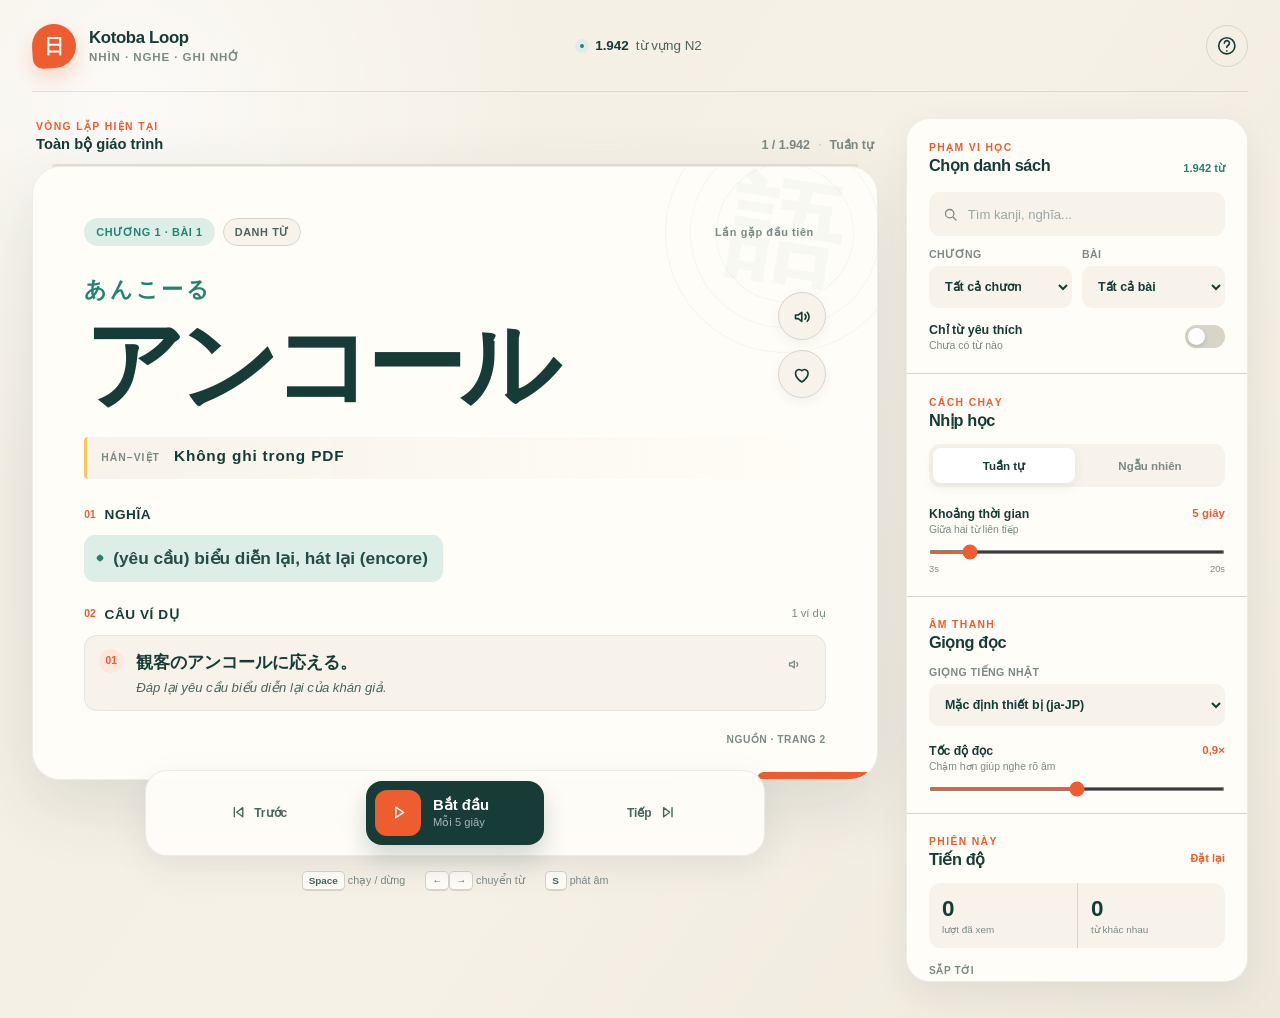
==== app/index.html @ 247aa778 "Deploy Kotoba Loop to GitHub Pages" ====
<!doctype html>
<html lang="vi">
  <head>
    <meta charset="UTF-8" />
    <meta name="viewport" content="width=device-width, initial-scale=1.0" />
    <meta
      name="description"
      content="Kotoba Loop - học từ vựng tiếng Nhật N2 bằng cách nhìn và nghe lặp lại."
    />
    <meta name="theme-color" content="#f4efe4" />
    <meta name="apple-mobile-web-app-capable" content="yes" />
    <meta name="apple-mobile-web-app-status-bar-style" content="default" />
    <meta name="apple-mobile-web-app-title" content="Kotoba Loop" />
    <title>Kotoba Loop · Học từ vựng N2</title>
    <link rel="icon" href="./icon.svg" type="image/svg+xml" />
    <link rel="apple-touch-icon" href="./icon-192.png" />
    <link rel="manifest" href="./manifest.webmanifest" />
    <link rel="stylesheet" href="./styles.css" />
  </head>
  <body>
    <a class="skip-link" href="#wordCard">Đi tới thẻ từ vựng</a>

    <div class="app-shell" id="appShell">
      <header class="topbar">
        <a class="brand" href="./" aria-label="Kotoba Loop - trang chính">
          <span class="brand-mark" aria-hidden="true">
            <span>日</span>
          </span>
          <span class="brand-copy">
            <strong>Kotoba Loop</strong>
            <small>Nhìn · nghe · ghi nhớ</small>
          </span>
        </a>

        <div class="topbar-summary" aria-label="Thông tin bộ từ">
          <span class="summary-dot" aria-hidden="true"></span>
          <strong id="datasetCount">1.942</strong>
          <span>từ vựng N2</span>
        </div>

        <div class="topbar-actions">
          <button
            class="icon-button topbar-button"
            id="helpButton"
            type="button"
            aria-label="Xem phím tắt"
            title="Phím tắt"
          >
            <svg aria-hidden="true" viewBox="0 0 24 24">
              <path d="M9.3 9a2.8 2.8 0 1 1 4.3 2.4c-1 .6-1.6 1.1-1.6 2.3" />
              <path d="M12 17.7h.01" />
              <circle cx="12" cy="12" r="9" />
            </svg>
          </button>
          <button
            class="icon-button topbar-button panel-toggle"
            id="panelToggle"
            type="button"
            aria-controls="controlPanel"
            aria-expanded="false"
            aria-label="Mở bộ điều khiển"
          >
            <svg aria-hidden="true" viewBox="0 0 24 24">
              <path d="M4 7h10M18 7h2M4 17h2M10 17h10M14 4v6M10 14v6" />
            </svg>
          </button>
        </div>
      </header>

      <main class="main-layout">
        <section class="study-stage" aria-label="Thẻ học từ vựng">
          <div class="session-strip">
            <div class="session-context">
              <span class="eyebrow">Vòng lặp hiện tại</span>
              <strong id="sessionContext">Toàn bộ giáo trình</strong>
            </div>
            <div class="session-position">
              <span id="positionText">1 / 1.942</span>
              <span class="position-separator" aria-hidden="true">·</span>
              <span id="orderText">Tuần tự</span>
            </div>
          </div>

          <div class="cycle-track" aria-hidden="true">
            <span id="cycleProgress"></span>
          </div>

          <article class="word-card" id="wordCard" tabindex="-1">
            <div class="word-card-pattern" aria-hidden="true">
              <span>語</span>
            </div>

            <div class="word-meta">
              <span class="meta-pill meta-pill-accent" id="chapterBadge">
                Chương 1 · Bài 1
              </span>
              <span class="meta-pill" id="partOfSpeechBadge">Danh từ</span>
              <span class="seen-pill" id="seenBadge">Lần gặp đầu tiên</span>
            </div>

            <div class="word-heading">
              <div class="word-title-block">
                <p class="hiragana" id="hiragana">あんこーる</p>
                <h1 class="term" id="term">アンコール</h1>
              </div>

              <div class="word-actions">
                <button
                  class="round-action"
                  id="speakButton"
                  type="button"
                  aria-label="Phát âm từ hiện tại"
                  title="Phát âm (S)"
                >
                  <svg aria-hidden="true" viewBox="0 0 24 24">
                    <path d="M5 10v4h3l4 3V7l-4 3H5Z" />
                    <path d="M15.5 9.3a4 4 0 0 1 0 5.4M18 7a7 7 0 0 1 0 10" />
                  </svg>
                </button>
                <button
                  class="round-action favorite-button"
                  id="favoriteButton"
                  type="button"
                  aria-label="Thêm từ hiện tại vào yêu thích"
                  aria-pressed="false"
                  title="Yêu thích (F)"
                >
                  <svg aria-hidden="true" viewBox="0 0 24 24">
                    <path d="M12 20s-7-4.3-7-10a4 4 0 0 1 7-2.5A4 4 0 0 1 19 10c0 5.7-7 10-7 10Z" />
                  </svg>
                </button>
              </div>
            </div>

            <div class="han-viet-row" id="hanVietRow">
              <span>Hán–Việt</span>
              <strong id="hanViet">—</strong>
            </div>

            <section class="meaning-section" aria-labelledby="meaningLabel">
              <div class="section-heading">
                <span class="section-number">01</span>
                <h2 id="meaningLabel">Nghĩa</h2>
              </div>
              <ul class="meaning-list" id="meaningList"></ul>
            </section>

            <section class="example-section" aria-labelledby="exampleLabel">
              <div class="section-heading">
                <span class="section-number">02</span>
                <h2 id="exampleLabel">Câu ví dụ</h2>
                <span class="section-count" id="exampleCount"></span>
              </div>
              <div class="example-list" id="exampleList"></div>
            </section>

            <p class="source-note" id="sourceNote">Nguồn · trang 2</p>
          </article>

          <nav class="player" aria-label="Điều khiển phát từ vựng">
            <button
              class="player-skip"
              id="previousButton"
              type="button"
              aria-label="Từ trước"
              title="Từ trước (←)"
            >
              <svg aria-hidden="true" viewBox="0 0 24 24">
                <path d="M7 6v12M18 6l-8 6 8 6V6Z" />
              </svg>
              <span>Trước</span>
            </button>

            <button
              class="play-button"
              id="playButton"
              type="button"
              aria-label="Bắt đầu vòng lặp"
              aria-pressed="false"
            >
              <span class="play-icon" aria-hidden="true">
                <svg class="icon-play" viewBox="0 0 24 24">
                  <path d="m9 6 9 6-9 6V6Z" />
                </svg>
                <svg class="icon-pause" viewBox="0 0 24 24">
                  <path d="M9 6v12M15 6v12" />
                </svg>
              </span>
              <span class="play-copy">
                <strong id="playLabel">Bắt đầu</strong>
                <small id="countdownLabel">Mỗi 5 giây</small>
              </span>
            </button>

            <button
              class="player-skip"
              id="nextButton"
              type="button"
              aria-label="Từ tiếp theo"
              title="Từ tiếp theo (→)"
            >
              <svg aria-hidden="true" viewBox="0 0 24 24">
                <path d="M17 6v12M6 6l8 6-8 6V6Z" />
              </svg>
              <span>Tiếp</span>
            </button>
          </nav>

          <div class="keyboard-hint" aria-hidden="true">
            <span><kbd>Space</kbd> chạy / dừng</span>
            <span><kbd>←</kbd><kbd>→</kbd> chuyển từ</span>
            <span><kbd>S</kbd> phát âm</span>
          </div>
        </section>

        <aside class="control-panel" id="controlPanel" aria-label="Bộ điều khiển">
          <div class="panel-mobile-header">
            <div>
              <span class="eyebrow">Tùy chỉnh</span>
              <h2>Bộ điều khiển</h2>
            </div>
            <button
              class="icon-button"
              id="panelClose"
              type="button"
              aria-label="Đóng bộ điều khiển"
            >
              <svg aria-hidden="true" viewBox="0 0 24 24">
                <path d="m6 6 12 12M18 6 6 18" />
              </svg>
            </button>
          </div>

          <section class="panel-section filter-section">
            <div class="panel-heading">
              <div>
                <span class="eyebrow">Phạm vi học</span>
                <h2>Chọn danh sách</h2>
              </div>
              <span class="result-count" id="resultCount">1.942 từ</span>
            </div>

            <label class="search-field">
              <svg aria-hidden="true" viewBox="0 0 24 24">
                <circle cx="11" cy="11" r="6" />
                <path d="m16 16 4 4" />
              </svg>
              <input
                id="searchInput"
                type="search"
                placeholder="Tìm kanji, nghĩa..."
                autocomplete="off"
              />
              <span class="sr-only">Tìm từ vựng</span>
            </label>

            <div class="select-grid">
              <label>
                <span>Chương</span>
                <select id="chapterSelect">
                  <option value="all">Tất cả chương</option>
                </select>
              </label>
              <label>
                <span>Bài</span>
                <select id="lessonSelect">
                  <option value="all">Tất cả bài</option>
                </select>
              </label>
            </div>

            <label class="toggle-row" for="favoritesOnly">
              <span class="toggle-copy">
                <strong>Chỉ từ yêu thích</strong>
                <small id="favoriteCountLabel">Chưa có từ nào</small>
              </span>
              <input id="favoritesOnly" type="checkbox" />
              <span class="toggle-ui" aria-hidden="true"></span>
            </label>
          </section>

          <section class="panel-section">
            <div class="panel-heading compact">
              <div>
                <span class="eyebrow">Cách chạy</span>
                <h2>Nhịp học</h2>
              </div>
            </div>

            <div class="segmented-control" aria-label="Thứ tự phát">
              <button
                class="segment is-active"
                id="sequentialMode"
                type="button"
                aria-pressed="true"
              >
                Tuần tự
              </button>
              <button
                class="segment"
                id="randomMode"
                type="button"
                aria-pressed="false"
              >
                Ngẫu nhiên
              </button>
            </div>

            <label class="range-field">
              <span class="range-heading">
                <span>
                  <strong>Khoảng thời gian</strong>
                  <small>Giữa hai từ liên tiếp</small>
                </span>
                <output id="intervalOutput" for="intervalRange">5 giây</output>
              </span>
              <input
                id="intervalRange"
                type="range"
                min="3"
                max="20"
                step="1"
                value="5"
              />
              <span class="range-scale" aria-hidden="true">
                <span>3s</span><span>20s</span>
              </span>
            </label>
          </section>

          <section class="panel-section">
            <div class="panel-heading compact">
              <div>
                <span class="eyebrow">Âm thanh</span>
                <h2>Giọng đọc</h2>
              </div>
            </div>

            <label class="select-field">
              <span>Giọng tiếng Nhật</span>
              <select id="voiceSelect">
                <option value="">Mặc định thiết bị (ja-JP)</option>
              </select>
            </label>

            <label class="range-field rate-field">
              <span class="range-heading">
                <span>
                  <strong>Tốc độ đọc</strong>
                  <small>Chậm hơn giúp nghe rõ âm</small>
                </span>
                <output id="rateOutput" for="rateRange">0,9×</output>
              </span>
              <input
                id="rateRange"
                type="range"
                min="0.6"
                max="1.2"
                step="0.1"
                value="0.9"
              />
            </label>
          </section>

          <section class="panel-section session-panel">
            <div class="panel-heading compact">
              <div>
                <span class="eyebrow">Phiên này</span>
                <h2>Tiến độ</h2>
              </div>
              <button class="text-button" id="resetSessionButton" type="button">
                Đặt lại
              </button>
            </div>

            <div class="stats-grid">
              <div>
                <strong id="seenTotal">0</strong>
                <span>lượt đã xem</span>
              </div>
              <div>
                <strong id="seenUnique">0</strong>
                <span>từ khác nhau</span>
              </div>
            </div>

            <div class="queue-preview">
              <span class="queue-label">Sắp tới</span>
              <ol id="queueList"></ol>
            </div>
          </section>

          <p class="panel-footnote">
            Tiến độ, từ yêu thích và thiết lập được lưu trên thiết bị này.
          </p>
        </aside>
      </main>
    </div>

    <button
      class="panel-backdrop"
      id="panelBackdrop"
      type="button"
      tabindex="-1"
      aria-label="Đóng bộ điều khiển"
    ></button>

    <dialog class="help-dialog" id="helpDialog">
      <div class="dialog-heading">
        <div>
          <span class="eyebrow">Điều khiển nhanh</span>
          <h2>Phím tắt</h2>
        </div>
        <button
          class="icon-button"
          id="helpClose"
          type="button"
          aria-label="Đóng cửa sổ phím tắt"
        >
          <svg aria-hidden="true" viewBox="0 0 24 24">
            <path d="m6 6 12 12M18 6 6 18" />
          </svg>
        </button>
      </div>
      <dl class="shortcut-list">
        <div><dt><kbd>Space</kbd></dt><dd>Chạy hoặc tạm dừng</dd></div>
        <div><dt><kbd>←</kbd> <kbd>→</kbd></dt><dd>Từ trước / tiếp theo</dd></div>
        <div><dt><kbd>S</kbd></dt><dd>Phát âm lại từ hiện tại</dd></div>
        <div><dt><kbd>F</kbd></dt><dd>Thêm hoặc bỏ yêu thích</dd></div>
      </dl>
      <p>
        Trình duyệt có thể yêu cầu một lần nhấn nút trước khi cho phép phát
        âm tự động.
      </p>
    </dialog>

    <div class="toast" id="toast" role="status" aria-live="polite"></div>

    <template id="exampleTemplate">
      <article class="example-item">
        <span class="example-index"></span>
        <div class="example-copy">
          <p class="example-japanese"></p>
          <p class="example-meaning"></p>
        </div>
        <button class="example-audio" type="button" aria-label="Đọc câu ví dụ">
          <svg aria-hidden="true" viewBox="0 0 24 24">
            <path d="M5 10v4h3l4 3V7l-4 3H5Z" />
            <path d="M15.5 9.3a4 4 0 0 1 0 5.4" />
          </svg>
        </button>
      </article>
    </template>

    <script type="module" src="./app.js"></script>
  </body>
</html>
---- app/styles.css ----
:root {
  color-scheme: light;
  --paper: #f4efe4;
  --paper-deep: #e9e1d2;
  --surface: #fffdf8;
  --surface-soft: #f7f3ea;
  --ink: #173b36;
  --ink-soft: #49645f;
  --muted: #7c8985;
  --line: #d8d4c9;
  --accent: #ee5d2f;
  --accent-dark: #c83e1c;
  --accent-soft: #fde7da;
  --green: #24836d;
  --green-soft: #dceee7;
  --yellow: #f5c85d;
  --shadow: 0 24px 70px rgb(33 52 47 / 12%);
  --shadow-soft: 0 12px 36px rgb(33 52 47 / 8%);
  --radius-lg: 28px;
  --radius-md: 18px;
  --radius-sm: 12px;
  --font-ui:
    Inter, "Segoe UI", Roboto, Helvetica, Arial, "Apple Color Emoji",
    "Segoe UI Emoji", sans-serif;
  --font-jp:
    "Yu Gothic", YuGothic, "Hiragino Kaku Gothic ProN", "Meiryo",
    "Noto Sans JP", sans-serif;
}

* {
  box-sizing: border-box;
}

html {
  min-width: 320px;
  background: var(--paper);
  scroll-behavior: smooth;
}

body {
  min-width: 320px;
  min-height: 100vh;
  margin: 0;
  color: var(--ink);
  background:
    radial-gradient(circle at 10% 10%, rgb(255 255 255 / 70%), transparent 26rem),
    linear-gradient(125deg, var(--paper) 0%, #f6f1e7 54%, #eee8dc 100%);
  font-family: var(--font-ui);
  -webkit-font-smoothing: antialiased;
  text-rendering: optimizeLegibility;
}

button,
input,
select {
  font: inherit;
}

button,
select,
input[type="range"],
input[type="checkbox"] {
  cursor: pointer;
}

button {
  color: inherit;
}

svg {
  display: block;
  width: 1.35rem;
  height: 1.35rem;
  fill: none;
  stroke: currentColor;
  stroke-width: 1.8;
  stroke-linecap: round;
  stroke-linejoin: round;
}

.sr-only {
  position: absolute;
  width: 1px;
  height: 1px;
  padding: 0;
  margin: -1px;
  overflow: hidden;
  clip: rect(0, 0, 0, 0);
  white-space: nowrap;
  border: 0;
}

.skip-link {
  position: fixed;
  z-index: 100;
  top: 0.75rem;
  left: 0.75rem;
  padding: 0.75rem 1rem;
  color: white;
  background: var(--ink);
  border-radius: 10px;
  transform: translateY(-140%);
  transition: transform 160ms ease;
}

.skip-link:focus {
  transform: translateY(0);
}

.app-shell {
  width: min(1540px, 100%);
  min-height: 100vh;
  margin: 0 auto;
  padding: 0 32px 36px;
}

.topbar {
  display: grid;
  grid-template-columns: 1fr auto 1fr;
  align-items: center;
  min-height: 92px;
  border-bottom: 1px solid rgb(23 59 54 / 12%);
}

.brand {
  display: inline-flex;
  gap: 13px;
  align-items: center;
  width: fit-content;
  color: inherit;
  text-decoration: none;
}

.brand-mark {
  display: grid;
  width: 44px;
  height: 44px;
  place-items: center;
  color: white;
  background: var(--accent);
  border-radius: 50% 50% 50% 10px;
  box-shadow: 0 9px 20px rgb(238 93 47 / 23%);
  transform: rotate(-4deg);
}

.brand-mark span {
  font-family: var(--font-jp);
  font-size: 1.25rem;
  font-weight: 800;
  transform: rotate(4deg);
}

.brand-copy {
  display: grid;
  gap: 2px;
}

.brand-copy strong {
  font-size: 1.05rem;
  letter-spacing: -0.02em;
}

.brand-copy small {
  color: var(--muted);
  font-size: 0.72rem;
  font-weight: 600;
  letter-spacing: 0.08em;
  text-transform: uppercase;
}

.topbar-summary {
  display: flex;
  gap: 7px;
  align-items: center;
  color: var(--ink-soft);
  font-size: 0.84rem;
}

.topbar-summary strong {
  color: var(--ink);
  font-variant-numeric: tabular-nums;
}

.summary-dot {
  width: 8px;
  height: 8px;
  margin-right: 2px;
  background: var(--green);
  border: 2px solid var(--green-soft);
  border-radius: 50%;
  box-shadow: 0 0 0 3px var(--green-soft);
}

.topbar-actions {
  display: flex;
  gap: 8px;
  justify-self: end;
}

.icon-button {
  display: grid;
  width: 42px;
  height: 42px;
  padding: 0;
  place-items: center;
  background: transparent;
  border: 1px solid var(--line);
  border-radius: 50%;
  transition:
    color 160ms ease,
    background 160ms ease,
    border-color 160ms ease,
    transform 160ms ease;
}

.icon-button:hover {
  color: var(--accent);
  background: var(--surface);
  border-color: rgb(238 93 47 / 30%);
  transform: translateY(-1px);
}

.panel-toggle {
  display: none;
}

.main-layout {
  display: grid;
  grid-template-columns: minmax(0, 1fr) 342px;
  gap: 28px;
  align-items: start;
  padding-top: 26px;
}

.study-stage {
  min-width: 0;
}

.session-strip {
  display: flex;
  justify-content: space-between;
  align-items: end;
  min-height: 46px;
  padding: 0 4px 12px;
}

.session-context {
  display: grid;
  gap: 3px;
}

.eyebrow {
  color: var(--accent);
  font-size: 0.65rem;
  font-weight: 800;
  letter-spacing: 0.13em;
  text-transform: uppercase;
}

.session-context strong {
  max-width: 48ch;
  overflow: hidden;
  font-size: 0.92rem;
  text-overflow: ellipsis;
  white-space: nowrap;
}

.session-position {
  display: flex;
  gap: 8px;
  align-items: center;
  color: var(--muted);
  font-size: 0.78rem;
  font-weight: 700;
  font-variant-numeric: tabular-nums;
}

.position-separator {
  color: var(--line);
}

.cycle-track {
  height: 4px;
  margin: 0 20px -2px;
  overflow: hidden;
  background: var(--paper-deep);
  border-radius: 999px;
}

.cycle-track span {
  display: block;
  width: 100%;
  height: 100%;
  background: linear-gradient(90deg, var(--accent), #f59c4b);
  border-radius: inherit;
  transform: scaleX(0);
  transform-origin: left center;
  transition: transform 120ms linear;
}

.word-card {
  position: relative;
  min-height: 548px;
  padding: clamp(28px, 4vw, 54px);
  overflow: hidden;
  background:
    linear-gradient(rgb(255 253 248 / 96%), rgb(255 253 248 / 96%)),
    repeating-linear-gradient(
      90deg,
      transparent 0,
      transparent 23px,
      rgb(36 131 109 / 4%) 24px
    );
  border: 1px solid rgb(23 59 54 / 8%);
  border-radius: var(--radius-lg);
  box-shadow: var(--shadow);
}

.word-card::after {
  position: absolute;
  right: 0;
  bottom: 0;
  width: 120px;
  height: 7px;
  content: "";
  background: var(--accent);
  border-radius: 10px 0 0;
}

.word-card-pattern {
  position: absolute;
  top: -54px;
  right: -28px;
  display: grid;
  width: 240px;
  height: 240px;
  place-items: center;
  color: rgb(36 131 109 / 4.5%);
  border: 1px solid rgb(36 131 109 / 6%);
  border-radius: 50%;
  transform: rotate(9deg);
  pointer-events: none;
}

.word-card-pattern::before,
.word-card-pattern::after {
  position: absolute;
  content: "";
  border: 1px solid rgb(36 131 109 / 5%);
  border-radius: 50%;
  inset: 24px;
}

.word-card-pattern::after {
  inset: 50px;
}

.word-card-pattern span {
  font-family: var(--font-jp);
  font-size: 7rem;
  font-weight: 800;
}

.word-meta {
  position: relative;
  z-index: 1;
  display: flex;
  flex-wrap: wrap;
  gap: 8px;
  align-items: center;
}

.meta-pill,
.seen-pill {
  display: inline-flex;
  min-height: 28px;
  padding: 0 11px;
  align-items: center;
  color: var(--ink-soft);
  background: var(--surface-soft);
  border: 1px solid var(--line);
  border-radius: 999px;
  font-size: 0.68rem;
  font-weight: 800;
  letter-spacing: 0.055em;
  text-transform: uppercase;
}

.meta-pill-accent {
  color: var(--green);
  background: var(--green-soft);
  border-color: transparent;
}

.seen-pill {
  margin-left: auto;
  color: var(--muted);
  background: transparent;
  border-color: transparent;
  text-transform: none;
}

.word-heading {
  position: relative;
  z-index: 1;
  display: flex;
  gap: 24px;
  align-items: center;
  justify-content: space-between;
  min-height: 176px;
  padding: 28px 0 20px;
}

.word-title-block {
  min-width: 0;
}

.hiragana {
  min-height: 1.6em;
  margin: 0 0 4px;
  color: var(--green);
  font-family: var(--font-jp);
  font-size: clamp(1.05rem, 2vw, 1.4rem);
  font-weight: 700;
  letter-spacing: 0.12em;
}

.term {
  margin: 0;
  color: var(--ink);
  font-family: var(--font-jp);
  font-size: clamp(3.4rem, 7.7vw, 7rem);
  font-weight: 750;
  letter-spacing: -0.07em;
  line-height: 1.04;
  overflow-wrap: anywhere;
}

.word-actions {
  display: grid;
  flex: 0 0 auto;
  gap: 10px;
}

.round-action {
  display: grid;
  width: 48px;
  height: 48px;
  padding: 0;
  place-items: center;
  color: var(--ink);
  background: var(--surface-soft);
  border: 1px solid var(--line);
  border-radius: 50%;
  box-shadow: 0 4px 12px rgb(23 59 54 / 6%);
  transition:
    color 160ms ease,
    border-color 160ms ease,
    background 160ms ease,
    transform 160ms ease;
}

.round-action:hover {
  color: var(--accent);
  background: white;
  border-color: rgb(238 93 47 / 35%);
  transform: translateY(-2px);
}

.favorite-button svg {
  fill: transparent;
}

.favorite-button.is-active {
  color: var(--accent);
  background: var(--accent-soft);
  border-color: transparent;
}

.favorite-button.is-active svg {
  fill: currentColor;
}

.han-viet-row {
  position: relative;
  z-index: 1;
  display: flex;
  gap: 14px;
  align-items: baseline;
  min-height: 42px;
  padding: 10px 14px;
  background: linear-gradient(90deg, var(--surface-soft), transparent);
  border-left: 3px solid var(--yellow);
  border-radius: 4px 10px 10px 4px;
}

.han-viet-row span {
  color: var(--muted);
  font-size: 0.65rem;
  font-weight: 800;
  letter-spacing: 0.1em;
  text-transform: uppercase;
  white-space: nowrap;
}

.han-viet-row strong {
  font-size: 0.96rem;
  letter-spacing: 0.055em;
}

.meaning-section,
.example-section {
  position: relative;
  z-index: 1;
}

.meaning-section {
  padding-top: 28px;
}

.example-section {
  padding-top: 24px;
}

.section-heading {
  display: flex;
  gap: 9px;
  align-items: center;
  margin-bottom: 13px;
}

.section-heading h2 {
  margin: 0;
  font-size: 0.85rem;
  letter-spacing: 0.04em;
  text-transform: uppercase;
}

.section-number {
  color: var(--accent);
  font-size: 0.64rem;
  font-weight: 900;
  font-variant-numeric: tabular-nums;
}

.section-count {
  margin-left: auto;
  color: var(--muted);
  font-size: 0.7rem;
}

.meaning-list {
  display: flex;
  flex-wrap: wrap;
  gap: 9px;
  padding: 0;
  margin: 0;
  list-style: none;
}

.meaning-list li {
  position: relative;
  max-width: 100%;
  padding: 11px 15px 11px 29px;
  color: #244c46;
  background: var(--green-soft);
  border-radius: 11px;
  font-size: clamp(0.95rem, 1.5vw, 1.08rem);
  font-weight: 650;
  line-height: 1.45;
}

.meaning-list li::before {
  position: absolute;
  top: 50%;
  left: 13px;
  width: 6px;
  height: 6px;
  content: "";
  background: var(--green);
  border-radius: 2px;
  transform: translateY(-50%) rotate(45deg);
}

.example-list {
  display: grid;
  gap: 9px;
}

.example-item {
  display: grid;
  grid-template-columns: auto minmax(0, 1fr) auto;
  gap: 13px;
  align-items: start;
  padding: 13px 14px;
  background: var(--surface-soft);
  border: 1px solid rgb(23 59 54 / 7%);
  border-radius: 13px;
}

.example-index {
  display: grid;
  width: 24px;
  height: 24px;
  place-items: center;
  color: var(--accent);
  background: var(--accent-soft);
  border-radius: 50%;
  font-size: 0.64rem;
  font-weight: 900;
  font-variant-numeric: tabular-nums;
}

.example-copy {
  min-width: 0;
}

.example-copy p {
  margin: 0;
}

.example-japanese {
  color: var(--ink);
  font-family: var(--font-jp);
  font-size: clamp(0.98rem, 1.5vw, 1.08rem);
  font-weight: 680;
  line-height: 1.55;
}

.example-meaning {
  padding-top: 3px;
  color: var(--ink-soft);
  font-size: 0.82rem;
  font-style: italic;
  line-height: 1.45;
}

.example-audio {
  display: grid;
  width: 32px;
  height: 32px;
  padding: 0;
  place-items: center;
  color: var(--muted);
  background: transparent;
  border: 0;
  border-radius: 50%;
}

.example-audio:hover {
  color: var(--accent);
  background: var(--accent-soft);
}

.example-audio svg {
  width: 1.05rem;
  height: 1.05rem;
}

.source-note {
  position: relative;
  z-index: 1;
  margin: 22px 0 -18px;
  color: var(--muted);
  font-size: 0.64rem;
  font-weight: 700;
  letter-spacing: 0.05em;
  text-align: right;
  text-transform: uppercase;
}

.player {
  display: grid;
  grid-template-columns: 1fr auto 1fr;
  gap: 14px;
  align-items: center;
  width: min(620px, calc(100% - 32px));
  min-height: 86px;
  padding: 10px 18px;
  margin: -10px auto 0;
  background: rgb(255 253 248 / 94%);
  border: 1px solid rgb(23 59 54 / 9%);
  border-radius: 22px;
  box-shadow: var(--shadow-soft);
  backdrop-filter: blur(14px);
}

.player-skip {
  display: inline-flex;
  gap: 7px;
  align-items: center;
  justify-content: center;
  min-height: 44px;
  padding: 0 14px;
  color: var(--ink-soft);
  background: transparent;
  border: 0;
  border-radius: 11px;
  font-size: 0.75rem;
  font-weight: 800;
}

.player-skip:last-child {
  flex-direction: row-reverse;
}

.player-skip:hover {
  color: var(--accent);
  background: var(--accent-soft);
}

.player-skip svg {
  width: 1.15rem;
  height: 1.15rem;
}

.play-button {
  display: flex;
  gap: 12px;
  align-items: center;
  min-width: 178px;
  min-height: 64px;
  padding: 8px 18px 8px 9px;
  color: white;
  background: var(--ink);
  border: 0;
  border-radius: 16px;
  box-shadow: 0 12px 24px rgb(23 59 54 / 20%);
  transition:
    background 160ms ease,
    transform 160ms ease,
    box-shadow 160ms ease;
}

.play-button:hover {
  background: #0f302c;
  box-shadow: 0 14px 28px rgb(23 59 54 / 25%);
  transform: translateY(-1px);
}

.play-icon {
  display: grid;
  width: 46px;
  height: 46px;
  flex: 0 0 auto;
  place-items: center;
  color: white;
  background: var(--accent);
  border-radius: 12px;
}

.play-icon svg {
  width: 1.3rem;
  height: 1.3rem;
}

.icon-pause {
  display: none;
}

.play-button.is-playing .icon-play {
  display: none;
}

.play-button.is-playing .icon-pause {
  display: block;
}

.play-copy {
  display: grid;
  gap: 2px;
  text-align: left;
}

.play-copy strong {
  font-size: 0.93rem;
}

.play-copy small {
  color: rgb(255 255 255 / 62%);
  font-size: 0.7rem;
  font-variant-numeric: tabular-nums;
}

.keyboard-hint {
  display: flex;
  gap: 20px;
  align-items: center;
  justify-content: center;
  margin-top: 15px;
  color: var(--muted);
  font-size: 0.67rem;
}

kbd {
  display: inline-grid;
  min-width: 22px;
  min-height: 20px;
  padding: 1px 6px;
  place-items: center;
  color: var(--ink-soft);
  background: var(--surface);
  border: 1px solid var(--line);
  border-bottom-width: 2px;
  border-radius: 5px;
  font-family: inherit;
  font-size: 0.62rem;
  font-weight: 800;
}

.control-panel {
  position: sticky;
  top: 18px;
  max-height: calc(100vh - 36px);
  overflow: auto;
  background: var(--surface);
  border: 1px solid rgb(23 59 54 / 8%);
  border-radius: 24px;
  box-shadow: var(--shadow-soft);
  scrollbar-color: var(--line) transparent;
  scrollbar-width: thin;
}

.panel-mobile-header {
  display: none;
}

.panel-section {
  padding: 22px;
  border-bottom: 1px solid var(--line);
}

.panel-heading {
  display: flex;
  gap: 12px;
  align-items: end;
  justify-content: space-between;
  margin-bottom: 17px;
}

.panel-heading.compact {
  margin-bottom: 14px;
}

.panel-heading > div {
  display: grid;
  gap: 3px;
}

.panel-heading h2,
.panel-mobile-header h2 {
  margin: 0;
  font-size: 1.02rem;
  letter-spacing: -0.025em;
}

.result-count {
  color: var(--green);
  font-size: 0.7rem;
  font-weight: 800;
  white-space: nowrap;
}

.search-field {
  display: flex;
  gap: 9px;
  align-items: center;
  min-height: 44px;
  padding: 0 12px;
  margin-bottom: 12px;
  background: var(--surface-soft);
  border: 1px solid transparent;
  border-radius: 11px;
  transition:
    background 160ms ease,
    border-color 160ms ease;
}

.search-field:focus-within {
  background: white;
  border-color: var(--green);
}

.search-field svg {
  width: 1.05rem;
  height: 1.05rem;
  flex: 0 0 auto;
  color: var(--muted);
}

.search-field input {
  width: 100%;
  min-width: 0;
  padding: 0;
  color: var(--ink);
  background: transparent;
  border: 0;
  outline: 0;
  font-size: 0.82rem;
}

.search-field input::placeholder {
  color: #9ba5a2;
}

.select-grid {
  display: grid;
  grid-template-columns: 1fr 1fr;
  gap: 10px;
}

.select-grid label,
.select-field {
  display: grid;
  gap: 6px;
}

.select-grid label > span,
.select-field > span {
  color: var(--muted);
  font-size: 0.66rem;
  font-weight: 800;
  letter-spacing: 0.04em;
  text-transform: uppercase;
}

select {
  width: 100%;
  min-height: 42px;
  padding: 0 34px 0 11px;
  color: var(--ink);
  background-color: var(--surface-soft);
  border: 1px solid transparent;
  border-radius: 10px;
  outline: 0;
  font-size: 0.78rem;
  font-weight: 650;
}

select:focus {
  background-color: white;
  border-color: var(--green);
}

.toggle-row {
  display: flex;
  align-items: center;
  justify-content: space-between;
  margin-top: 14px;
  cursor: pointer;
}

.toggle-copy {
  display: grid;
  gap: 2px;
}

.toggle-copy strong {
  font-size: 0.78rem;
}

.toggle-copy small {
  color: var(--muted);
  font-size: 0.66rem;
}

.toggle-row input {
  position: absolute;
  opacity: 0;
  pointer-events: none;
}

.toggle-ui {
  position: relative;
  width: 40px;
  height: 23px;
  background: var(--line);
  border-radius: 999px;
  transition: background 160ms ease;
}

.toggle-ui::after {
  position: absolute;
  top: 3px;
  left: 3px;
  width: 17px;
  height: 17px;
  content: "";
  background: white;
  border-radius: 50%;
  box-shadow: 0 2px 5px rgb(0 0 0 / 15%);
  transition: transform 160ms ease;
}

.toggle-row input:checked + .toggle-ui {
  background: var(--green);
}

.toggle-row input:checked + .toggle-ui::after {
  transform: translateX(17px);
}

.toggle-row input:focus-visible + .toggle-ui {
  outline: 3px solid rgb(36 131 109 / 24%);
  outline-offset: 2px;
}

.segmented-control {
  display: grid;
  grid-template-columns: 1fr 1fr;
  gap: 4px;
  padding: 4px;
  margin-bottom: 20px;
  background: var(--surface-soft);
  border-radius: 11px;
}

.segment {
  min-height: 35px;
  padding: 0 10px;
  color: var(--muted);
  background: transparent;
  border: 0;
  border-radius: 8px;
  font-size: 0.72rem;
  font-weight: 800;
}

.segment.is-active {
  color: var(--ink);
  background: white;
  box-shadow: 0 4px 12px rgb(23 59 54 / 8%);
}

.range-field {
  display: grid;
  gap: 10px;
}

.range-heading {
  display: flex;
  gap: 12px;
  align-items: start;
  justify-content: space-between;
}

.range-heading > span:first-child {
  display: grid;
  gap: 2px;
}

.range-heading strong {
  font-size: 0.77rem;
}

.range-heading small {
  color: var(--muted);
  font-size: 0.65rem;
}

.range-heading output {
  min-width: 50px;
  color: var(--accent);
  font-size: 0.72rem;
  font-weight: 900;
  text-align: right;
  white-space: nowrap;
}

input[type="range"] {
  width: 100%;
  height: 4px;
  margin: 5px 0 0;
  accent-color: var(--accent);
}

.range-scale {
  display: flex;
  justify-content: space-between;
  color: var(--muted);
  font-size: 0.58rem;
}

.rate-field {
  margin-top: 18px;
}

.text-button {
  padding: 4px 0;
  color: var(--accent);
  background: transparent;
  border: 0;
  font-size: 0.68rem;
  font-weight: 800;
}

.text-button:hover {
  text-decoration: underline;
}

.stats-grid {
  display: grid;
  grid-template-columns: 1fr 1fr;
  overflow: hidden;
  background: var(--surface-soft);
  border-radius: 12px;
}

.stats-grid div {
  display: grid;
  gap: 2px;
  padding: 13px;
}

.stats-grid div + div {
  border-left: 1px solid var(--line);
}

.stats-grid strong {
  font-size: 1.4rem;
  font-variant-numeric: tabular-nums;
}

.stats-grid span {
  color: var(--muted);
  font-size: 0.62rem;
}

.queue-preview {
  padding-top: 17px;
}

.queue-label {
  display: block;
  margin-bottom: 9px;
  color: var(--muted);
  font-size: 0.63rem;
  font-weight: 800;
  letter-spacing: 0.06em;
  text-transform: uppercase;
}

.queue-preview ol {
  display: grid;
  gap: 7px;
  padding: 0;
  margin: 0;
  list-style: none;
  counter-reset: queue;
}

.queue-preview li {
  display: grid;
  grid-template-columns: 22px minmax(0, 1fr) auto;
  gap: 8px;
  align-items: center;
  min-height: 30px;
  color: var(--ink-soft);
  font-size: 0.72rem;
  counter-increment: queue;
}

.queue-preview li::before {
  display: grid;
  width: 20px;
  height: 20px;
  place-items: center;
  color: var(--muted);
  background: var(--surface-soft);
  border-radius: 50%;
  content: counter(queue);
  font-size: 0.56rem;
  font-weight: 800;
}

.queue-preview li strong {
  min-width: 0;
  overflow: hidden;
  font-family: var(--font-jp);
  font-size: 0.78rem;
  text-overflow: ellipsis;
  white-space: nowrap;
}

.queue-preview li span {
  max-width: 90px;
  overflow: hidden;
  color: var(--muted);
  font-size: 0.62rem;
  text-overflow: ellipsis;
  white-space: nowrap;
}

.panel-footnote {
  padding: 0 22px 22px;
  margin: 0;
  color: var(--muted);
  font-size: 0.61rem;
  line-height: 1.5;
}

.panel-backdrop {
  display: none;
}

.help-dialog {
  width: min(430px, calc(100% - 32px));
  padding: 0;
  color: var(--ink);
  background: var(--surface);
  border: 1px solid rgb(23 59 54 / 10%);
  border-radius: 22px;
  box-shadow: var(--shadow);
}

.help-dialog::backdrop {
  background: rgb(23 59 54 / 38%);
  backdrop-filter: blur(4px);
}

.dialog-heading {
  display: flex;
  align-items: center;
  justify-content: space-between;
  padding: 22px 22px 16px;
  border-bottom: 1px solid var(--line);
}

.dialog-heading > div {
  display: grid;
  gap: 3px;
}

.dialog-heading h2 {
  margin: 0;
  font-size: 1.15rem;
}

.shortcut-list {
  display: grid;
  gap: 0;
  padding: 8px 22px;
  margin: 0;
}

.shortcut-list div {
  display: grid;
  grid-template-columns: 110px 1fr;
  gap: 12px;
  align-items: center;
  min-height: 48px;
  border-bottom: 1px solid var(--line);
}

.shortcut-list div:last-child {
  border-bottom: 0;
}

.shortcut-list dt,
.shortcut-list dd {
  margin: 0;
}

.shortcut-list dd {
  color: var(--ink-soft);
  font-size: 0.78rem;
}

.help-dialog > p {
  padding: 0 22px 20px;
  margin: 0;
  color: var(--muted);
  font-size: 0.7rem;
  line-height: 1.5;
}

.toast {
  position: fixed;
  z-index: 200;
  bottom: 24px;
  left: 50%;
  max-width: min(420px, calc(100% - 32px));
  padding: 11px 15px;
  color: white;
  background: var(--ink);
  border-radius: 10px;
  box-shadow: var(--shadow-soft);
  font-size: 0.76rem;
  font-weight: 700;
  opacity: 0;
  pointer-events: none;
  transform: translate(-50%, 12px);
  transition:
    opacity 180ms ease,
    transform 180ms ease;
}

.toast.is-visible {
  opacity: 1;
  transform: translate(-50%, 0);
}

.word-card.is-changing .word-title-block,
.word-card.is-changing .han-viet-row,
.word-card.is-changing .meaning-section,
.word-card.is-changing .example-section {
  animation: content-enter 280ms ease both;
}

@keyframes content-enter {
  from {
    opacity: 0;
    transform: translateY(7px);
  }
  to {
    opacity: 1;
    transform: translateY(0);
  }
}

:focus-visible {
  outline: 3px solid rgb(36 131 109 / 34%);
  outline-offset: 3px;
}

@media (max-width: 1100px) {
  .app-shell {
    padding-inline: 22px;
  }

  .main-layout {
    grid-template-columns: minmax(0, 1fr) 310px;
    gap: 20px;
  }

  .panel-section {
    padding: 18px;
  }

  .term {
    font-size: clamp(3.2rem, 7vw, 5.8rem);
  }
}

@media (max-width: 900px) {
  body.panel-open {
    overflow: hidden;
  }

  .app-shell {
    padding-inline: 18px;
  }

  .topbar {
    grid-template-columns: 1fr auto;
  }

  .topbar-summary {
    display: none;
  }

  .panel-toggle {
    display: grid;
  }

  .main-layout {
    display: block;
  }

  .control-panel {
    position: fixed;
    z-index: 120;
    top: 0;
    right: 0;
    width: min(390px, calc(100% - 34px));
    height: 100dvh;
    max-height: none;
    border-radius: 24px 0 0 24px;
    transform: translateX(105%);
    transition: transform 220ms ease;
  }

  body.panel-open .control-panel {
    transform: translateX(0);
  }

  .panel-mobile-header {
    position: sticky;
    z-index: 2;
    top: 0;
    display: flex;
    align-items: center;
    justify-content: space-between;
    padding: 20px 20px 16px;
    background: rgb(255 253 248 / 94%);
    border-bottom: 1px solid var(--line);
    backdrop-filter: blur(12px);
  }

  .panel-mobile-header > div {
    display: grid;
    gap: 3px;
  }

  .panel-backdrop {
    position: fixed;
    z-index: 110;
    display: block;
    opacity: 0;
    pointer-events: none;
    background: rgb(23 59 54 / 38%);
    border: 0;
    transition: opacity 220ms ease;
    backdrop-filter: blur(3px);
    inset: 0;
  }

  body.panel-open .panel-backdrop {
    opacity: 1;
    pointer-events: auto;
  }

  .keyboard-hint {
    display: none;
  }
}

@media (max-width: 620px) {
  .app-shell {
    padding: 0 10px 118px;
  }

  .topbar {
    min-height: 74px;
    padding-inline: 5px;
  }

  .brand-mark {
    width: 38px;
    height: 38px;
  }

  .brand-copy strong {
    font-size: 0.95rem;
  }

  .brand-copy small {
    font-size: 0.59rem;
  }

  .topbar-button {
    width: 38px;
    height: 38px;
  }

  .topbar-button:first-child {
    display: none;
  }

  .main-layout {
    padding-top: 14px;
  }

  .session-strip {
    min-height: 42px;
    padding-inline: 5px;
  }

  .session-context strong {
    max-width: 54vw;
    font-size: 0.78rem;
  }

  .session-position {
    gap: 5px;
    font-size: 0.67rem;
  }

  .cycle-track {
    margin-inline: 14px;
  }

  .word-card {
    min-height: 0;
    padding: 24px 20px 34px;
    border-radius: 22px;
  }

  .word-card-pattern {
    top: -70px;
    right: -68px;
  }

  .seen-pill {
    display: none;
  }

  .word-heading {
    gap: 15px;
    min-height: 142px;
    padding-block: 24px 16px;
  }

  .hiragana {
    font-size: 1rem;
  }

  .term {
    font-size: clamp(3rem, 16vw, 5rem);
  }

  .word-actions {
    gap: 8px;
  }

  .round-action {
    width: 42px;
    height: 42px;
  }

  .han-viet-row {
    display: grid;
    gap: 3px;
  }

  .meaning-section {
    padding-top: 23px;
  }

  .meaning-list {
    display: grid;
  }

  .meaning-list li {
    width: 100%;
  }

  .example-item {
    grid-template-columns: auto minmax(0, 1fr);
    padding: 12px;
  }

  .example-audio {
    display: none;
  }

  .source-note {
    margin-bottom: -21px;
  }

  .player {
    position: fixed;
    z-index: 80;
    bottom: max(10px, env(safe-area-inset-bottom));
    left: 10px;
    width: calc(100% - 20px);
    min-height: 76px;
    padding: 8px 10px;
    margin: 0;
    border-radius: 20px;
  }

  .player-skip {
    min-height: 48px;
    padding: 0 7px;
  }

  .player-skip span {
    display: none;
  }

  .player-skip svg {
    width: 1.3rem;
    height: 1.3rem;
  }

  .play-button {
    min-width: 164px;
    min-height: 58px;
  }

  .play-icon {
    width: 42px;
    height: 42px;
  }

  .toast {
    bottom: 102px;
  }
}

@media (prefers-reduced-motion: reduce) {
  *,
  *::before,
  *::after {
    scroll-behavior: auto !important;
    transition-duration: 0.01ms !important;
    animation-duration: 0.01ms !important;
    animation-iteration-count: 1 !important;
  }
}
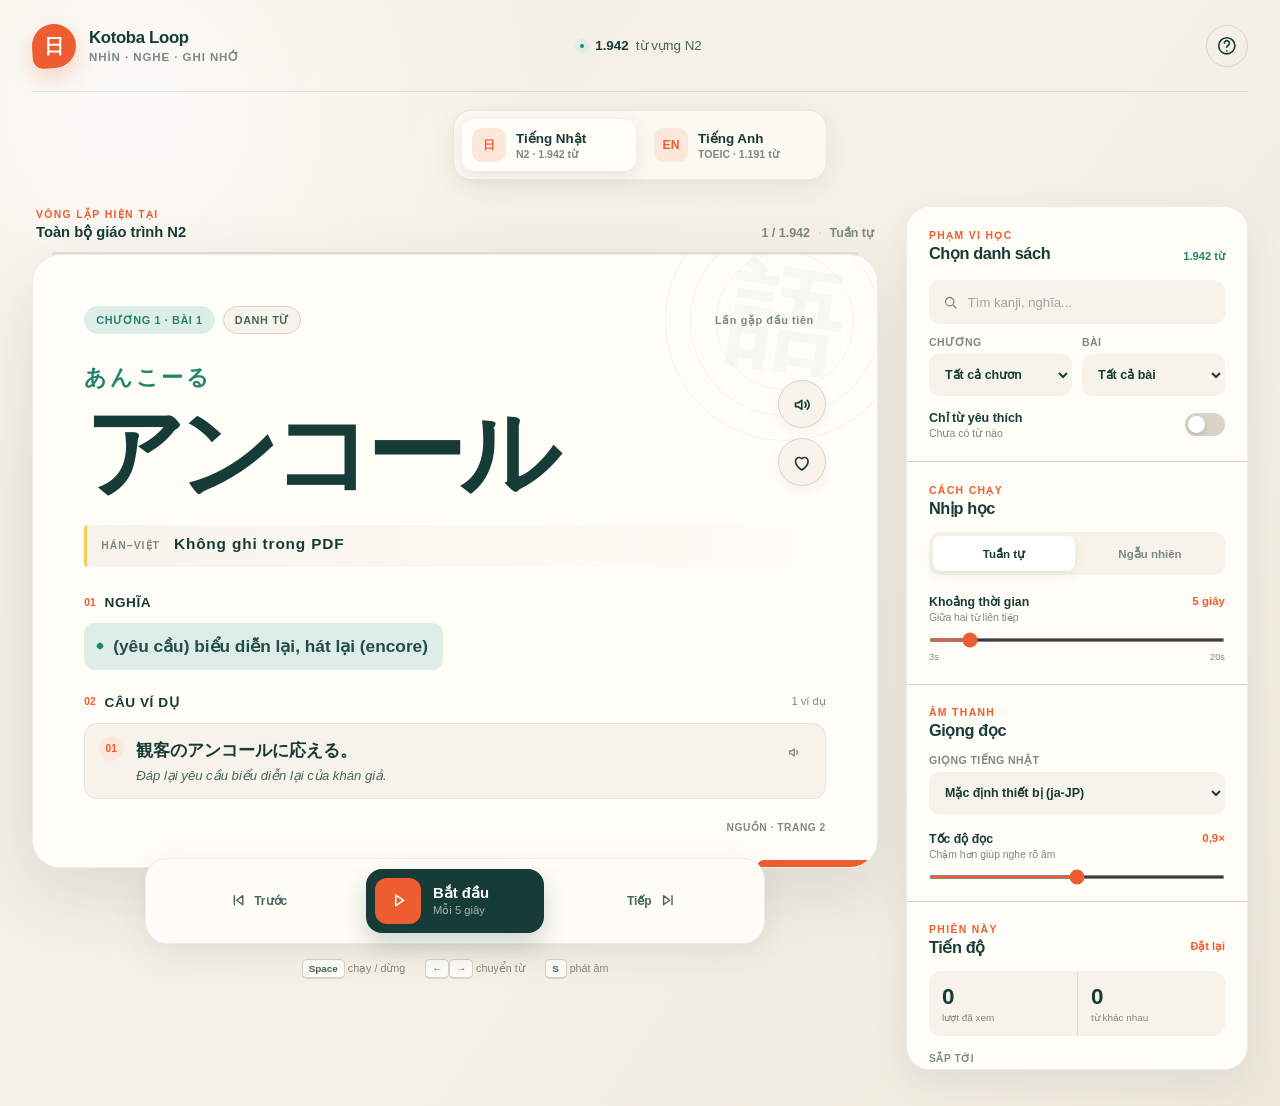
==== commit b4d52624: "Add English TOEIC learning tab" ====
--- a/app/index.html
+++ b/app/index.html
@@ -5,17 +5,17 @@
     <meta name="viewport" content="width=device-width, initial-scale=1.0" />
     <meta
       name="description"
-      content="Kotoba Loop - học từ vựng tiếng Nhật N2 bằng cách nhìn và nghe lặp lại."
+      content="Kotoba Loop - học từ vựng tiếng Nhật N2 và tiếng Anh TOEIC bằng cách nhìn và nghe lặp lại."
     />
     <meta name="theme-color" content="#f4efe4" />
     <meta name="apple-mobile-web-app-capable" content="yes" />
     <meta name="apple-mobile-web-app-status-bar-style" content="default" />
     <meta name="apple-mobile-web-app-title" content="Kotoba Loop" />
-    <title>Kotoba Loop · Học từ vựng N2</title>
+    <title>Kotoba Loop · Học từ vựng Nhật & Anh</title>
     <link rel="icon" href="./icon.svg" type="image/svg+xml" />
     <link rel="apple-touch-icon" href="./icon-192.png" />
     <link rel="manifest" href="./manifest.webmanifest" />
-    <link rel="stylesheet" href="./styles.css" />
+    <link rel="stylesheet" href="./styles.css?v=4" />
   </head>
   <body>
     <a class="skip-link" href="#wordCard">Đi tới thẻ từ vựng</a>
@@ -24,7 +24,7 @@
       <header class="topbar">
         <a class="brand" href="./" aria-label="Kotoba Loop - trang chính">
           <span class="brand-mark" aria-hidden="true">
-            <span>日</span>
+            <span id="brandMarkText">日</span>
           </span>
           <span class="brand-copy">
             <strong>Kotoba Loop</strong>
@@ -35,7 +35,7 @@
         <div class="topbar-summary" aria-label="Thông tin bộ từ">
           <span class="summary-dot" aria-hidden="true"></span>
           <strong id="datasetCount">1.942</strong>
-          <span>từ vựng N2</span>
+          <span id="datasetLabel">từ vựng N2</span>
         </div>
 
         <div class="topbar-actions">
@@ -67,6 +67,30 @@
         </div>
       </header>
 
+      <nav class="language-tabs" id="languageTabs" aria-label="Chọn ngôn ngữ" role="tablist">
+        <button
+          class="language-tab is-active"
+          id="japaneseTab"
+          type="button"
+          role="tab"
+          aria-selected="true"
+        >
+          <span class="language-code" aria-hidden="true">日</span>
+          <span><strong>Tiếng Nhật</strong><small>N2 · 1.942 từ</small></span>
+        </button>
+        <button
+          class="language-tab"
+          id="englishTab"
+          type="button"
+          role="tab"
+          aria-selected="false"
+          tabindex="-1"
+        >
+          <span class="language-code" aria-hidden="true">EN</span>
+          <span><strong>Tiếng Anh</strong><small>TOEIC · 1.191 từ</small></span>
+        </button>
+      </nav>
+
       <main class="main-layout">
         <section class="study-stage" aria-label="Thẻ học từ vựng">
           <div class="session-strip">
@@ -87,7 +111,7 @@
 
           <article class="word-card" id="wordCard" tabindex="-1">
             <div class="word-card-pattern" aria-hidden="true">
-              <span>語</span>
+              <span id="patternText">語</span>
             </div>
 
             <div class="word-meta">
@@ -133,7 +157,7 @@
             </div>
 
             <div class="han-viet-row" id="hanVietRow">
-              <span>Hán–Việt</span>
+              <span id="detailLabel">Hán–Việt</span>
               <strong id="hanViet">—</strong>
             </div>
 
@@ -256,13 +280,13 @@
 
             <div class="select-grid">
               <label>
-                <span>Chương</span>
+                <span id="chapterLabel">Chương</span>
                 <select id="chapterSelect">
                   <option value="all">Tất cả chương</option>
                 </select>
               </label>
-              <label>
-                <span>Bài</span>
+              <label id="lessonField">
+                <span id="lessonLabel">Bài</span>
                 <select id="lessonSelect">
                   <option value="all">Tất cả bài</option>
                 </select>
@@ -337,7 +361,7 @@
             </div>
 
             <label class="select-field">
-              <span>Giọng tiếng Nhật</span>
+              <span id="voiceLabel">Giọng tiếng Nhật</span>
               <select id="voiceSelect">
                 <option value="">Mặc định thiết bị (ja-JP)</option>
               </select>
@@ -452,6 +476,6 @@
       </article>
     </template>
 
-    <script type="module" src="./app.js"></script>
+    <script type="module" src="./app.js?v=4"></script>
   </body>
 </html>
--- a/app/styles.css
+++ b/app/styles.css
@@ -31,6 +31,10 @@
   box-sizing: border-box;
 }
 
+[hidden] {
+  display: none !important;
+}
+
 html {
   min-width: 320px;
   background: var(--paper);
@@ -195,6 +199,104 @@
   display: flex;
   gap: 8px;
   justify-self: end;
+}
+
+.language-tabs {
+  display: flex;
+  gap: 8px;
+  width: fit-content;
+  padding: 8px;
+  margin: 18px auto 0;
+  background: rgb(255 253 248 / 68%);
+  border: 1px solid rgb(23 59 54 / 9%);
+  border-radius: 18px;
+  box-shadow: 0 8px 26px rgb(33 52 47 / 6%);
+}
+
+.language-tab {
+  display: flex;
+  gap: 10px;
+  align-items: center;
+  min-width: 174px;
+  padding: 9px 15px 9px 10px;
+  text-align: left;
+  background: transparent;
+  border: 0;
+  border-radius: 12px;
+  transition: background 160ms ease, box-shadow 160ms ease, transform 160ms ease;
+}
+
+.language-tab:hover {
+  transform: translateY(-1px);
+}
+
+.language-tab.is-active {
+  background: var(--surface);
+  box-shadow: 0 5px 18px rgb(33 52 47 / 10%);
+}
+
+.language-code {
+  display: grid;
+  width: 34px;
+  height: 34px;
+  flex: 0 0 34px;
+  place-items: center;
+  color: var(--accent);
+  font-size: 0.76rem;
+  font-weight: 900;
+  background: var(--accent-soft);
+  border-radius: 10px;
+}
+
+.language-tab > span:last-child {
+  display: grid;
+  gap: 2px;
+}
+
+.language-tab strong {
+  font-size: 0.84rem;
+}
+
+.language-tab small {
+  color: var(--muted);
+  font-size: 0.66rem;
+  font-weight: 650;
+}
+
+body.language-en {
+  --accent: #315fdb;
+  --accent-dark: #2146ad;
+  --accent-soft: #e3ebff;
+  --green: #6e4dc2;
+  --green-soft: #eee8ff;
+  --yellow: #efb94c;
+}
+
+body.language-en .brand-mark {
+  border-radius: 13px 13px 13px 4px;
+  transform: rotate(-2deg);
+}
+
+body.language-en .brand-mark span {
+  font-family: var(--font-ui);
+  font-size: 0.78rem;
+  transform: rotate(2deg);
+}
+
+body.language-en .term {
+  font-family: var(--font-ui);
+  font-size: clamp(3rem, 6.8vw, 6.5rem);
+  letter-spacing: -0.055em;
+}
+
+body.language-en .hiragana {
+  font-family: var(--font-ui);
+  font-size: 0.78rem;
+  letter-spacing: 0.15em;
+}
+
+body.language-en .select-grid {
+  grid-template-columns: 1fr;
 }
 
 .icon-button {
@@ -1461,6 +1563,29 @@
     padding-top: 14px;
   }
 
+  .language-tabs {
+    width: 100%;
+    padding: 6px;
+    margin-top: 10px;
+  }
+
+  .language-tab {
+    min-width: 0;
+    flex: 1;
+    gap: 7px;
+    padding: 7px;
+  }
+
+  .language-code {
+    width: 30px;
+    height: 30px;
+    flex-basis: 30px;
+  }
+
+  .language-tab small {
+    display: none;
+  }
+
   .session-strip {
     min-height: 42px;
     padding-inline: 5px;
@@ -1507,6 +1632,10 @@
 
   .term {
     font-size: clamp(3rem, 16vw, 5rem);
+  }
+
+  body.language-en .term {
+    font-size: clamp(2.5rem, 13vw, 4.5rem);
   }
 
   .word-actions {
